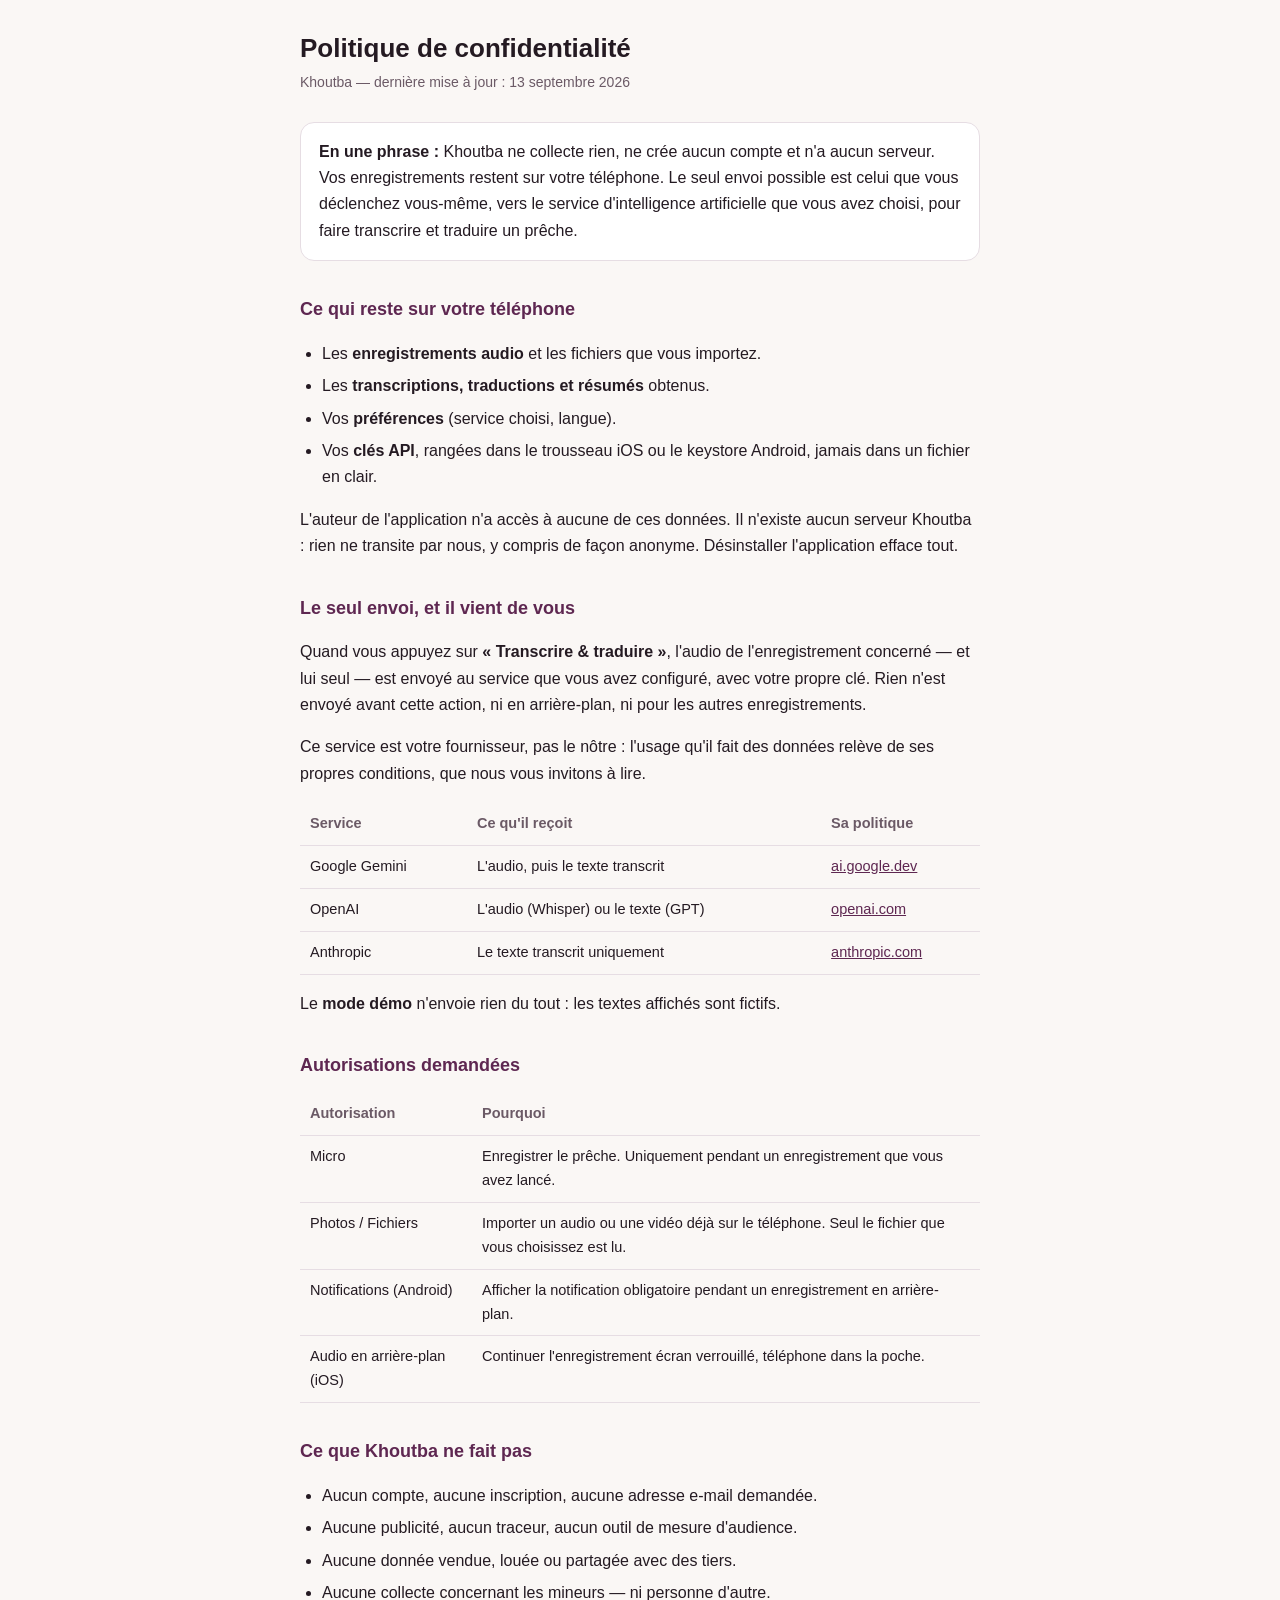
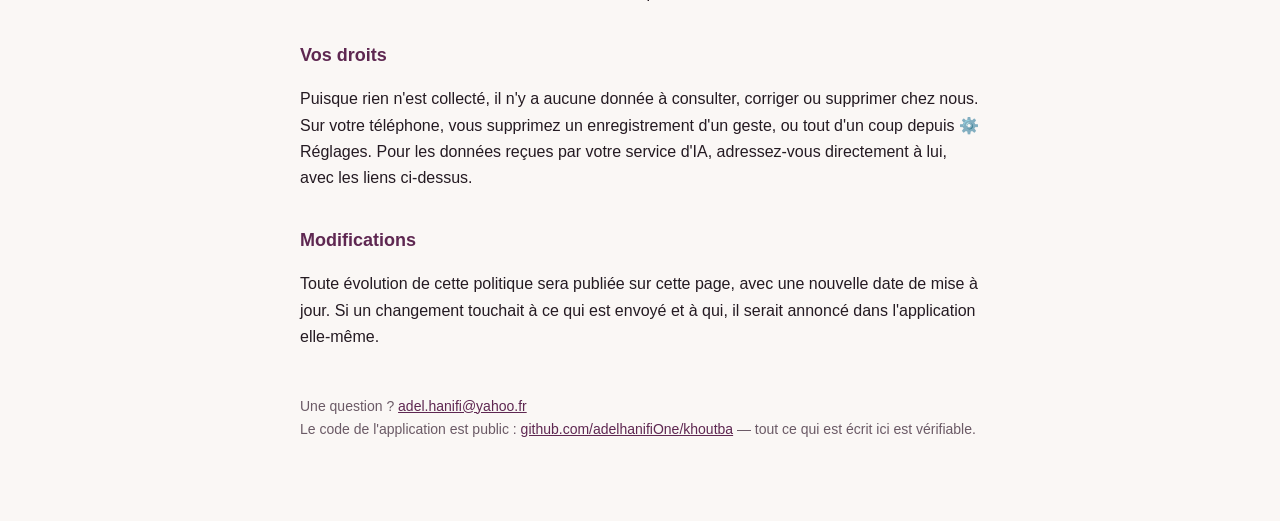
==== privacy.html @ be73605c "Fiche App Store et politique de confidentialité Textes prêts à coller pour l'App Store et Google Pla" ====
<!DOCTYPE html>
<html lang="fr">
<head>
  <meta charset="utf-8" />
  <meta name="viewport" content="width=device-width, initial-scale=1, viewport-fit=cover" />
  <title>Khoutba — Politique de confidentialité</title>
  <meta name="description" content="Ce que Khoutba fait de vos enregistrements : rien ne quitte le téléphone, sauf l'audio envoyé au service d'IA que vous choisissez, au moment où vous le demandez." />
  <meta name="theme-color" content="#5e2751" />
  <link rel="icon" href="icons/icon-192.png" type="image/png" />
  <style>
    :root {
      --fond: #faf7f5; --texte: #241a22; --doux: #6b5a66;
      --accent: #5e2751; --bord: #e6dde3; --carte: #fff;
    }
    @media (prefers-color-scheme: dark) {
      :root {
        --fond: #17111a; --texte: #ece6ea; --doux: #a897a4;
        --accent: #b87ba8; --bord: #2e2433; --carte: #221a26;
      }
    }
    * { box-sizing: border-box; }
    body {
      margin: 0; padding: 32px 20px 80px;
      font: 16px/1.65 -apple-system, BlinkMacSystemFont, "Segoe UI", Roboto, sans-serif;
      background: var(--fond); color: var(--texte);
    }
    main { max-width: 680px; margin: 0 auto; }
    h1 { font-size: 26px; line-height: 1.25; margin: 0 0 6px; }
    h2 { font-size: 18px; margin: 34px 0 10px; color: var(--accent); }
    .maj { color: var(--doux); font-size: 14px; margin: 0 0 28px; }
    .resume {
      background: var(--carte); border: 1px solid var(--bord);
      border-radius: 14px; padding: 16px 18px; margin: 0 0 8px;
    }
    ul { padding-left: 22px; }
    li { margin: 6px 0; }
    a { color: var(--accent); }
    footer { margin-top: 44px; font-size: 14px; color: var(--doux); }
    table { border-collapse: collapse; width: 100%; font-size: 14.5px; margin: 12px 0; }
    th, td { text-align: left; padding: 9px 10px; border-bottom: 1px solid var(--bord); vertical-align: top; }
    th { color: var(--doux); font-weight: 600; }
  </style>
</head>
<body>
<main>
  <h1>Politique de confidentialité</h1>
  <p class="maj">Khoutba — dernière mise à jour : 13 septembre 2026</p>

  <div class="resume">
    <strong>En une phrase :</strong> Khoutba ne collecte rien, ne crée aucun compte et n'a aucun
    serveur. Vos enregistrements restent sur votre téléphone. Le seul envoi possible est celui
    que vous déclenchez vous-même, vers le service d'intelligence artificielle que vous avez
    choisi, pour faire transcrire et traduire un prêche.
  </div>

  <h2>Ce qui reste sur votre téléphone</h2>
  <ul>
    <li>Les <strong>enregistrements audio</strong> et les fichiers que vous importez.</li>
    <li>Les <strong>transcriptions, traductions et résumés</strong> obtenus.</li>
    <li>Vos <strong>préférences</strong> (service choisi, langue).</li>
    <li>Vos <strong>clés API</strong>, rangées dans le trousseau iOS ou le keystore Android,
      jamais dans un fichier en clair.</li>
  </ul>
  <p>
    L'auteur de l'application n'a accès à aucune de ces données. Il n'existe aucun serveur
    Khoutba : rien ne transite par nous, y compris de façon anonyme. Désinstaller
    l'application efface tout.
  </p>

  <h2>Le seul envoi, et il vient de vous</h2>
  <p>
    Quand vous appuyez sur <strong>« Transcrire &amp; traduire »</strong>, l'audio de
    l'enregistrement concerné — et lui seul — est envoyé au service que vous avez configuré,
    avec votre propre clé. Rien n'est envoyé avant cette action, ni en arrière-plan, ni pour
    les autres enregistrements.
  </p>
  <p>
    Ce service est votre fournisseur, pas le nôtre : l'usage qu'il fait des données relève de
    ses propres conditions, que nous vous invitons à lire.
  </p>
  <table>
    <tr><th>Service</th><th>Ce qu'il reçoit</th><th>Sa politique</th></tr>
    <tr>
      <td>Google Gemini</td><td>L'audio, puis le texte transcrit</td>
      <td><a href="https://ai.google.dev/gemini-api/terms">ai.google.dev</a></td>
    </tr>
    <tr>
      <td>OpenAI</td><td>L'audio (Whisper) ou le texte (GPT)</td>
      <td><a href="https://openai.com/policies/privacy-policy/">openai.com</a></td>
    </tr>
    <tr>
      <td>Anthropic</td><td>Le texte transcrit uniquement</td>
      <td><a href="https://www.anthropic.com/legal/privacy">anthropic.com</a></td>
    </tr>
  </table>
  <p>
    Le <strong>mode démo</strong> n'envoie rien du tout : les textes affichés sont fictifs.
  </p>

  <h2>Autorisations demandées</h2>
  <table>
    <tr><th>Autorisation</th><th>Pourquoi</th></tr>
    <tr><td>Micro</td><td>Enregistrer le prêche. Uniquement pendant un enregistrement que vous avez lancé.</td></tr>
    <tr><td>Photos / Fichiers</td><td>Importer un audio ou une vidéo déjà sur le téléphone. Seul le fichier que vous choisissez est lu.</td></tr>
    <tr><td>Notifications (Android)</td><td>Afficher la notification obligatoire pendant un enregistrement en arrière-plan.</td></tr>
    <tr><td>Audio en arrière-plan (iOS)</td><td>Continuer l'enregistrement écran verrouillé, téléphone dans la poche.</td></tr>
  </table>

  <h2>Ce que Khoutba ne fait pas</h2>
  <ul>
    <li>Aucun compte, aucune inscription, aucune adresse e-mail demandée.</li>
    <li>Aucune publicité, aucun traceur, aucun outil de mesure d'audience.</li>
    <li>Aucune donnée vendue, louée ou partagée avec des tiers.</li>
    <li>Aucune collecte concernant les mineurs — ni personne d'autre.</li>
  </ul>

  <h2>Vos droits</h2>
  <p>
    Puisque rien n'est collecté, il n'y a aucune donnée à consulter, corriger ou supprimer chez
    nous. Sur votre téléphone, vous supprimez un enregistrement d'un geste, ou tout d'un coup
    depuis ⚙️ Réglages. Pour les données reçues par votre service d'IA, adressez-vous
    directement à lui, avec les liens ci-dessus.
  </p>

  <h2>Modifications</h2>
  <p>
    Toute évolution de cette politique sera publiée sur cette page, avec une nouvelle date de
    mise à jour. Si un changement touchait à ce qui est envoyé et à qui, il serait annoncé dans
    l'application elle-même.
  </p>

  <footer>
    Une question ? <a href="mailto:adel.hanifi@yahoo.fr">adel.hanifi@yahoo.fr</a><br />
    Le code de l'application est public :
    <a href="https://github.com/adelhanifiOne/khoutba">github.com/adelhanifiOne/khoutba</a> —
    tout ce qui est écrit ici est vérifiable.
  </footer>
</main>
</body>
</html>
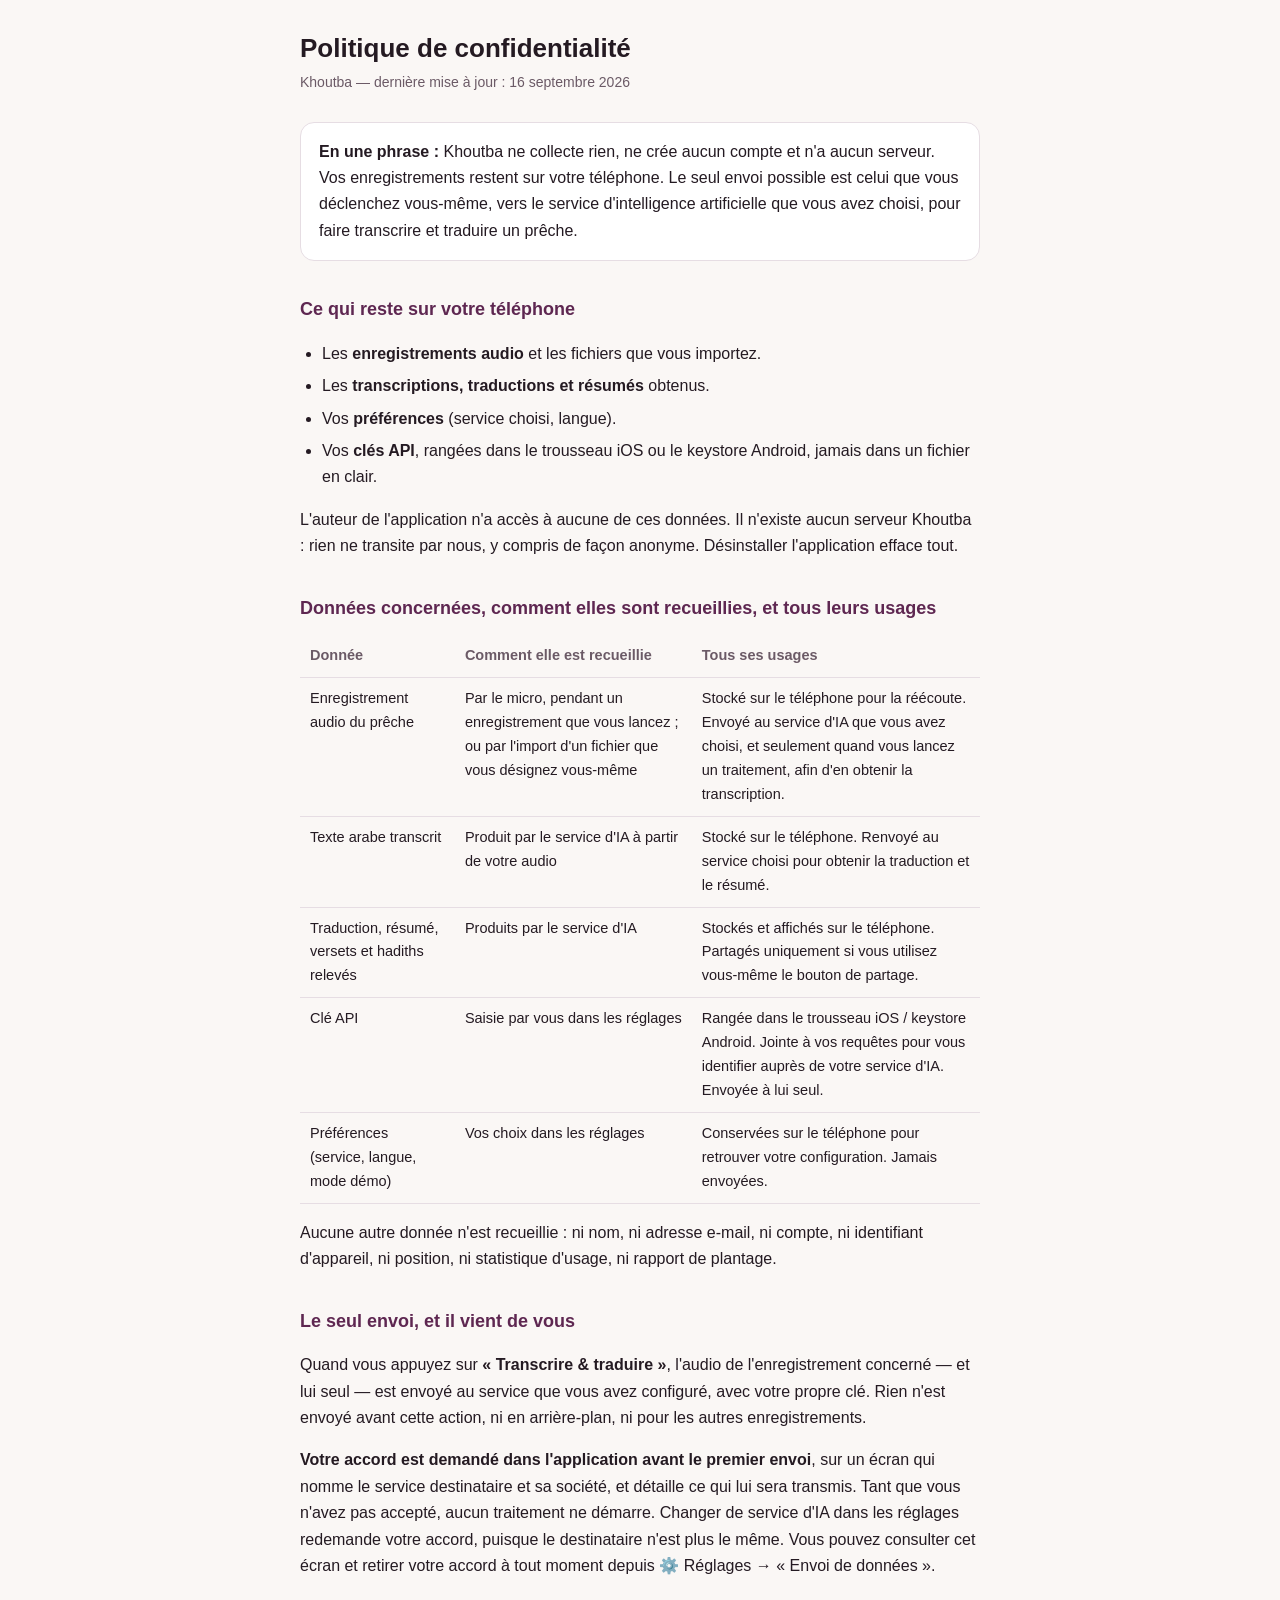
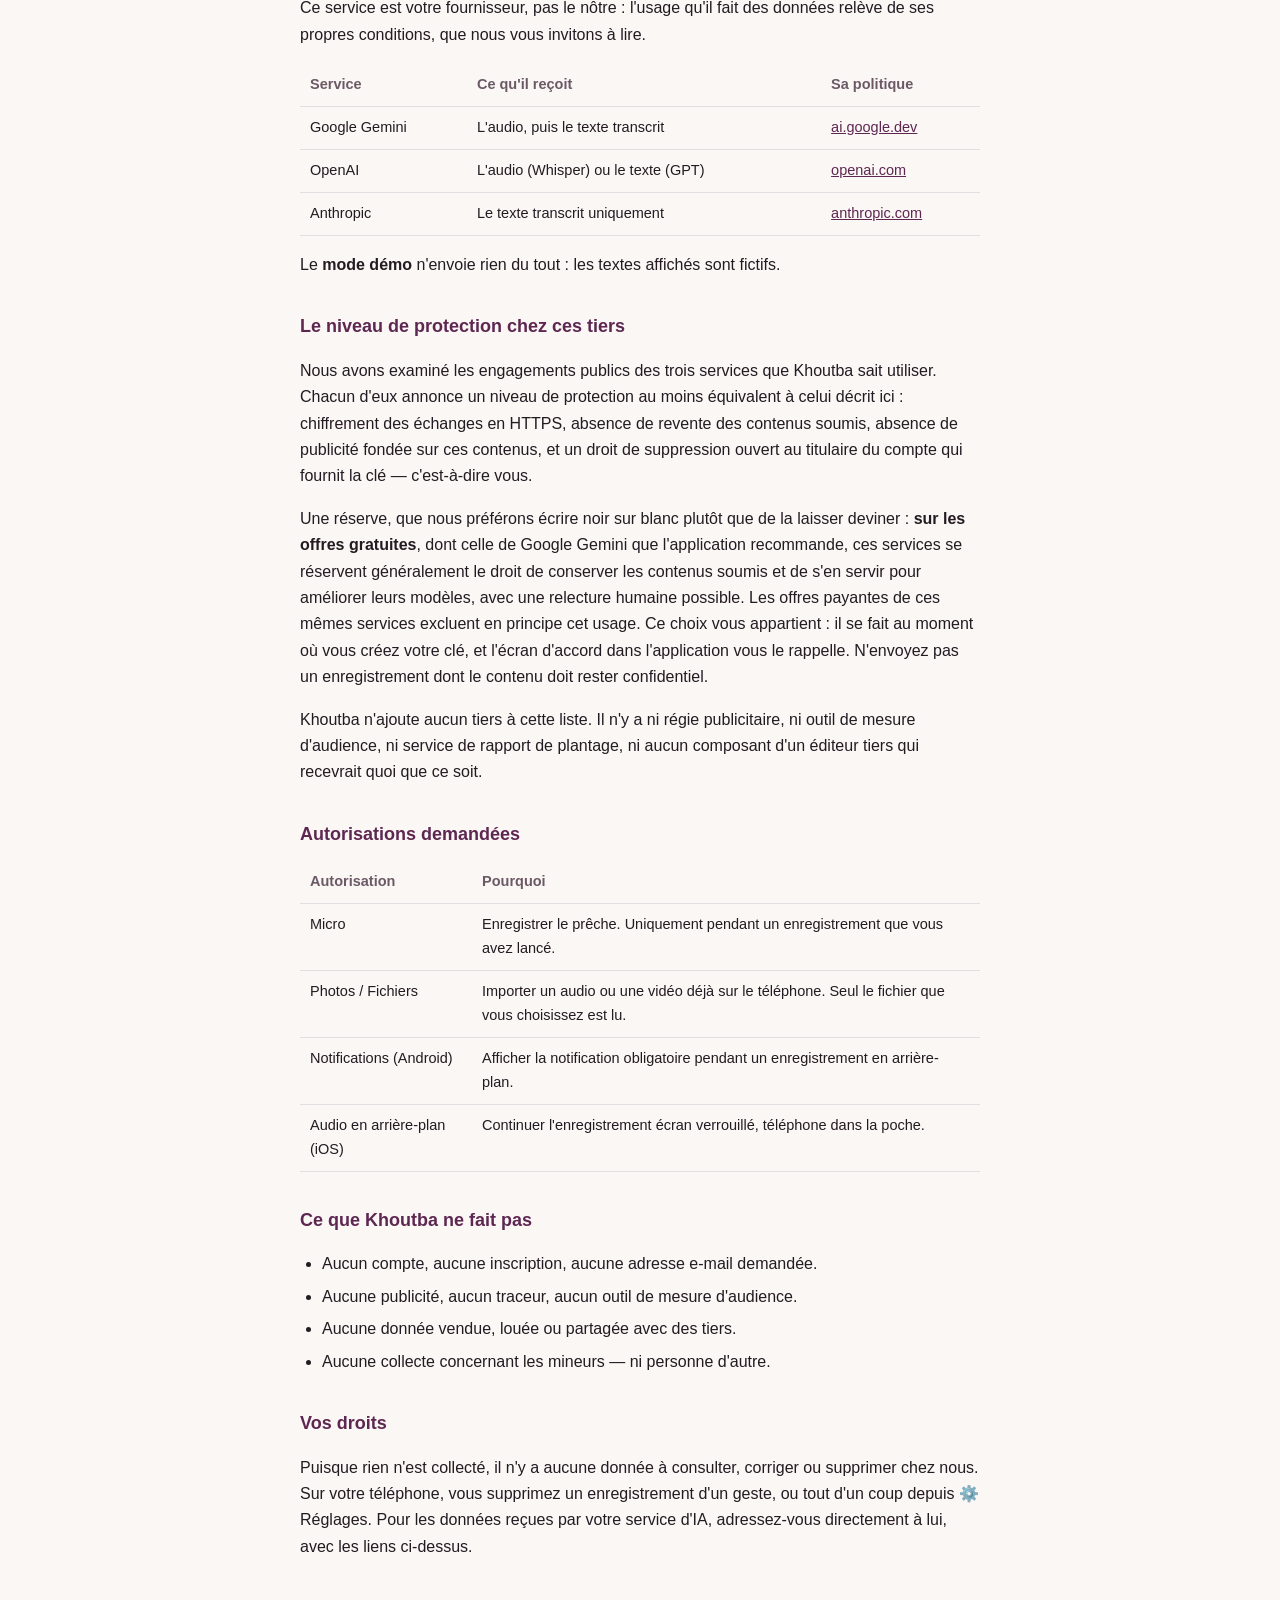
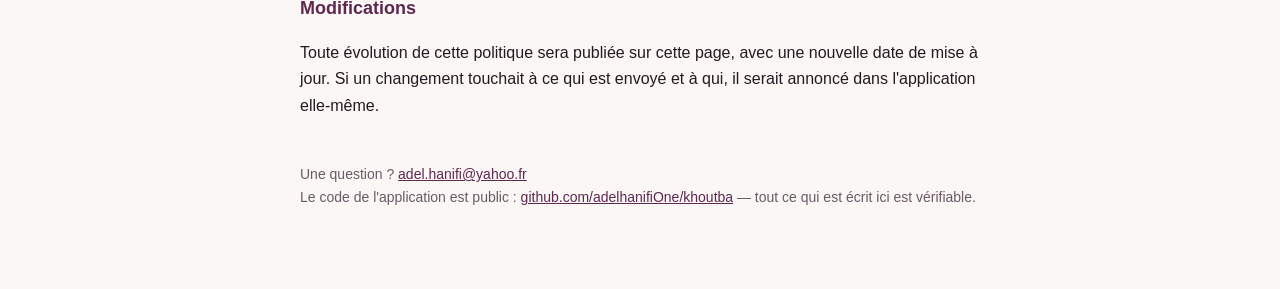
==== commit 1e944d3f: "Demander l'accord avant d'envoyer quoi que ce soit à une IA Apple a refusé la 1.0 (3) au titre de 5." ====
--- a/privacy.html
+++ b/privacy.html
@@ -44,7 +44,7 @@
 <body>
 <main>
   <h1>Politique de confidentialité</h1>
-  <p class="maj">Khoutba — dernière mise à jour : 13 septembre 2026</p>
+  <p class="maj">Khoutba — dernière mise à jour : 16 septembre 2026</p>
 
   <div class="resume">
     <strong>En une phrase :</strong> Khoutba ne collecte rien, ne crée aucun compte et n'a aucun
@@ -67,6 +67,46 @@
     l'application efface tout.
   </p>
 
+  <h2>Données concernées, comment elles sont recueillies, et tous leurs usages</h2>
+  <table>
+    <tr><th>Donnée</th><th>Comment elle est recueillie</th><th>Tous ses usages</th></tr>
+    <tr>
+      <td>Enregistrement audio du prêche</td>
+      <td>Par le micro, pendant un enregistrement que vous lancez ; ou par l'import d'un
+        fichier que vous désignez vous-même</td>
+      <td>Stocké sur le téléphone pour la réécoute. Envoyé au service d'IA que vous avez
+        choisi, et seulement quand vous lancez un traitement, afin d'en obtenir la
+        transcription.</td>
+    </tr>
+    <tr>
+      <td>Texte arabe transcrit</td>
+      <td>Produit par le service d'IA à partir de votre audio</td>
+      <td>Stocké sur le téléphone. Renvoyé au service choisi pour obtenir la traduction et
+        le résumé.</td>
+    </tr>
+    <tr>
+      <td>Traduction, résumé, versets et hadiths relevés</td>
+      <td>Produits par le service d'IA</td>
+      <td>Stockés et affichés sur le téléphone. Partagés uniquement si vous utilisez
+        vous-même le bouton de partage.</td>
+    </tr>
+    <tr>
+      <td>Clé API</td>
+      <td>Saisie par vous dans les réglages</td>
+      <td>Rangée dans le trousseau iOS / keystore Android. Jointe à vos requêtes pour vous
+        identifier auprès de votre service d'IA. Envoyée à lui seul.</td>
+    </tr>
+    <tr>
+      <td>Préférences (service, langue, mode démo)</td>
+      <td>Vos choix dans les réglages</td>
+      <td>Conservées sur le téléphone pour retrouver votre configuration. Jamais envoyées.</td>
+    </tr>
+  </table>
+  <p>
+    Aucune autre donnée n'est recueillie : ni nom, ni adresse e-mail, ni compte, ni identifiant
+    d'appareil, ni position, ni statistique d'usage, ni rapport de plantage.
+  </p>
+
   <h2>Le seul envoi, et il vient de vous</h2>
   <p>
     Quand vous appuyez sur <strong>« Transcrire &amp; traduire »</strong>, l'audio de
@@ -75,6 +115,14 @@
     les autres enregistrements.
   </p>
   <p>
+    <strong>Votre accord est demandé dans l'application avant le premier envoi</strong>, sur un
+    écran qui nomme le service destinataire et sa société, et détaille ce qui lui sera transmis.
+    Tant que vous n'avez pas accepté, aucun traitement ne démarre. Changer de service d'IA dans
+    les réglages redemande votre accord, puisque le destinataire n'est plus le même. Vous
+    pouvez consulter cet écran et retirer votre accord à tout moment depuis
+    ⚙️&nbsp;Réglages → « Envoi de données ».
+  </p>
+  <p>
     Ce service est votre fournisseur, pas le nôtre : l'usage qu'il fait des données relève de
     ses propres conditions, que nous vous invitons à lire.
   </p>
@@ -95,6 +143,30 @@
   </table>
   <p>
     Le <strong>mode démo</strong> n'envoie rien du tout : les textes affichés sont fictifs.
+  </p>
+
+  <h2>Le niveau de protection chez ces tiers</h2>
+  <p>
+    Nous avons examiné les engagements publics des trois services que Khoutba sait utiliser.
+    Chacun d'eux annonce un niveau de protection au moins équivalent à celui décrit ici :
+    chiffrement des échanges en HTTPS, absence de revente des contenus soumis, absence de
+    publicité fondée sur ces contenus, et un droit de suppression ouvert au titulaire du compte
+    qui fournit la clé — c'est-à-dire vous.
+  </p>
+  <p>
+    Une réserve, que nous préférons écrire noir sur blanc plutôt que de la laisser deviner :
+    <strong>sur les offres gratuites</strong>, dont celle de Google Gemini que l'application
+    recommande, ces services se réservent généralement le droit de conserver les contenus
+    soumis et de s'en servir pour améliorer leurs modèles, avec une relecture humaine possible.
+    Les offres payantes de ces mêmes services excluent en principe cet usage. Ce choix vous
+    appartient : il se fait au moment où vous créez votre clé, et l'écran d'accord dans
+    l'application vous le rappelle. N'envoyez pas un enregistrement dont le contenu doit rester
+    confidentiel.
+  </p>
+  <p>
+    Khoutba n'ajoute aucun tiers à cette liste. Il n'y a ni régie publicitaire, ni outil de
+    mesure d'audience, ni service de rapport de plantage, ni aucun composant d'un éditeur tiers
+    qui recevrait quoi que ce soit.
   </p>
 
   <h2>Autorisations demandées</h2>
